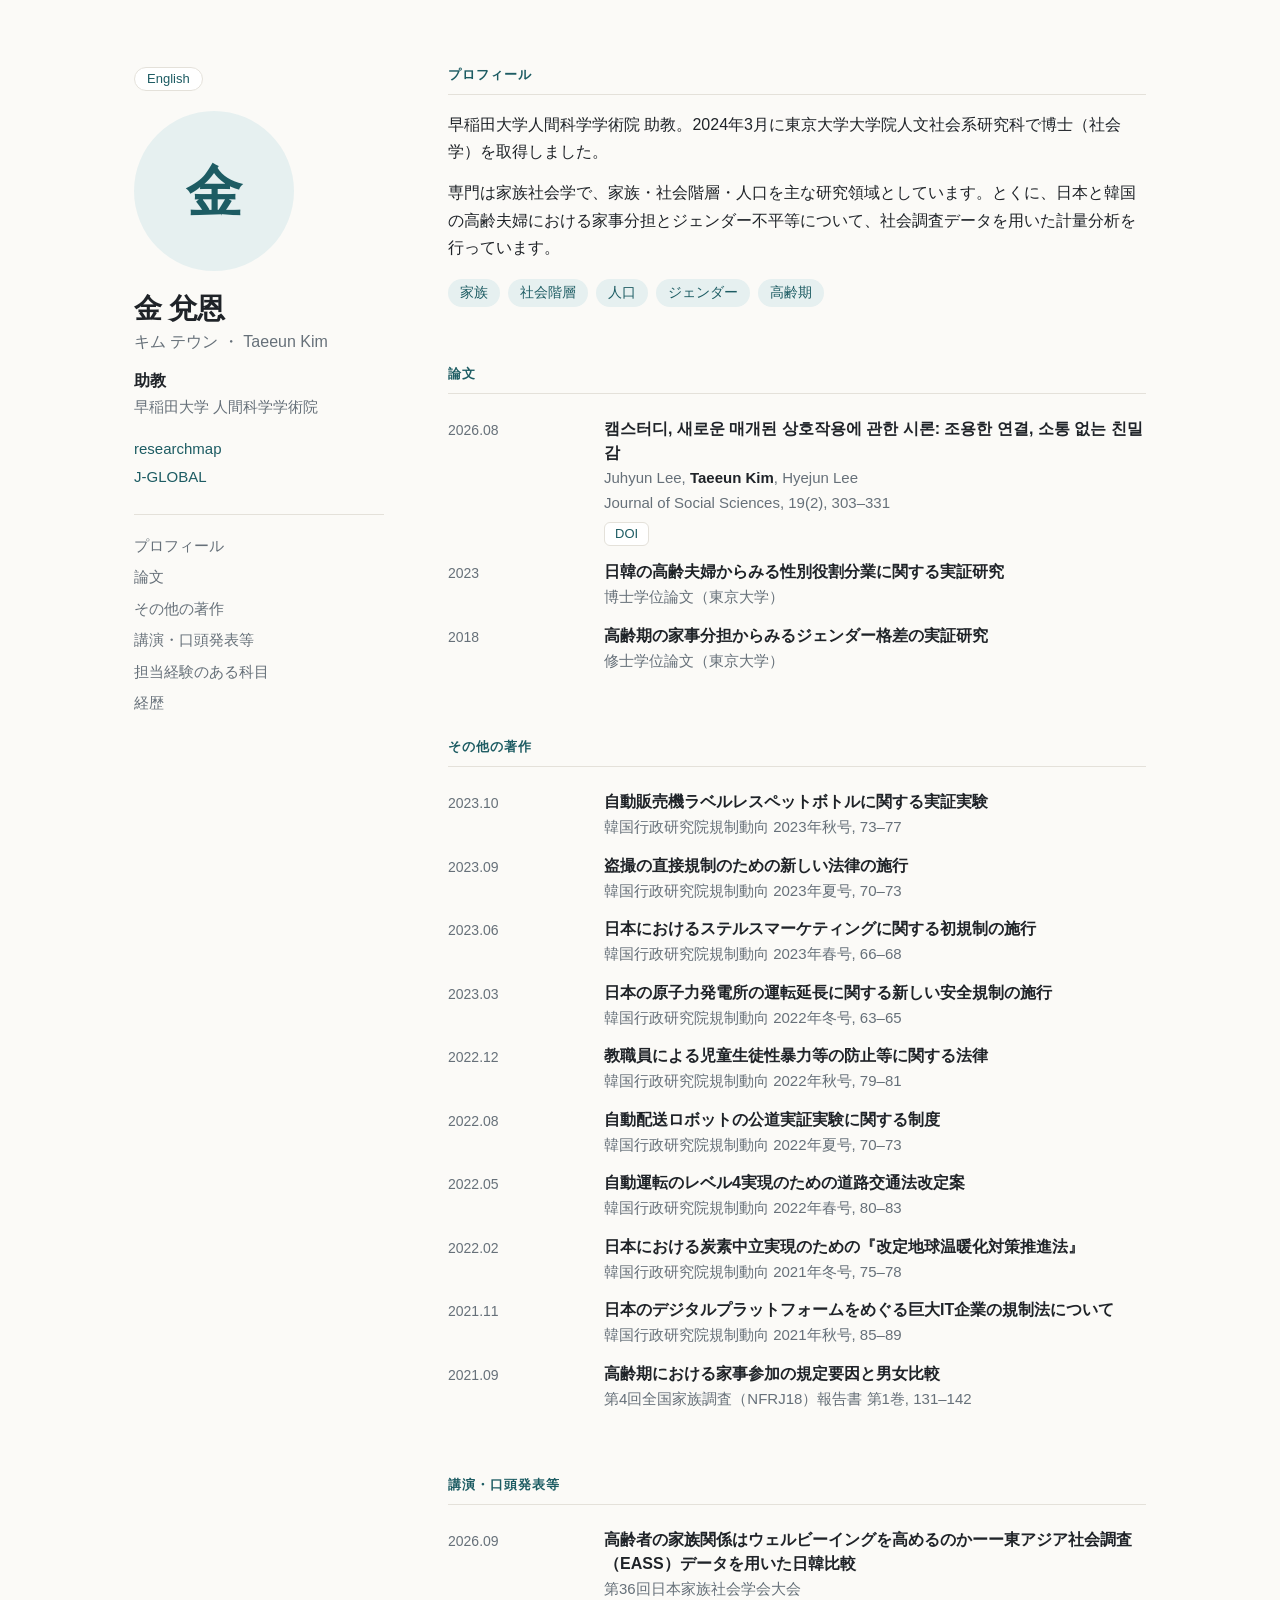
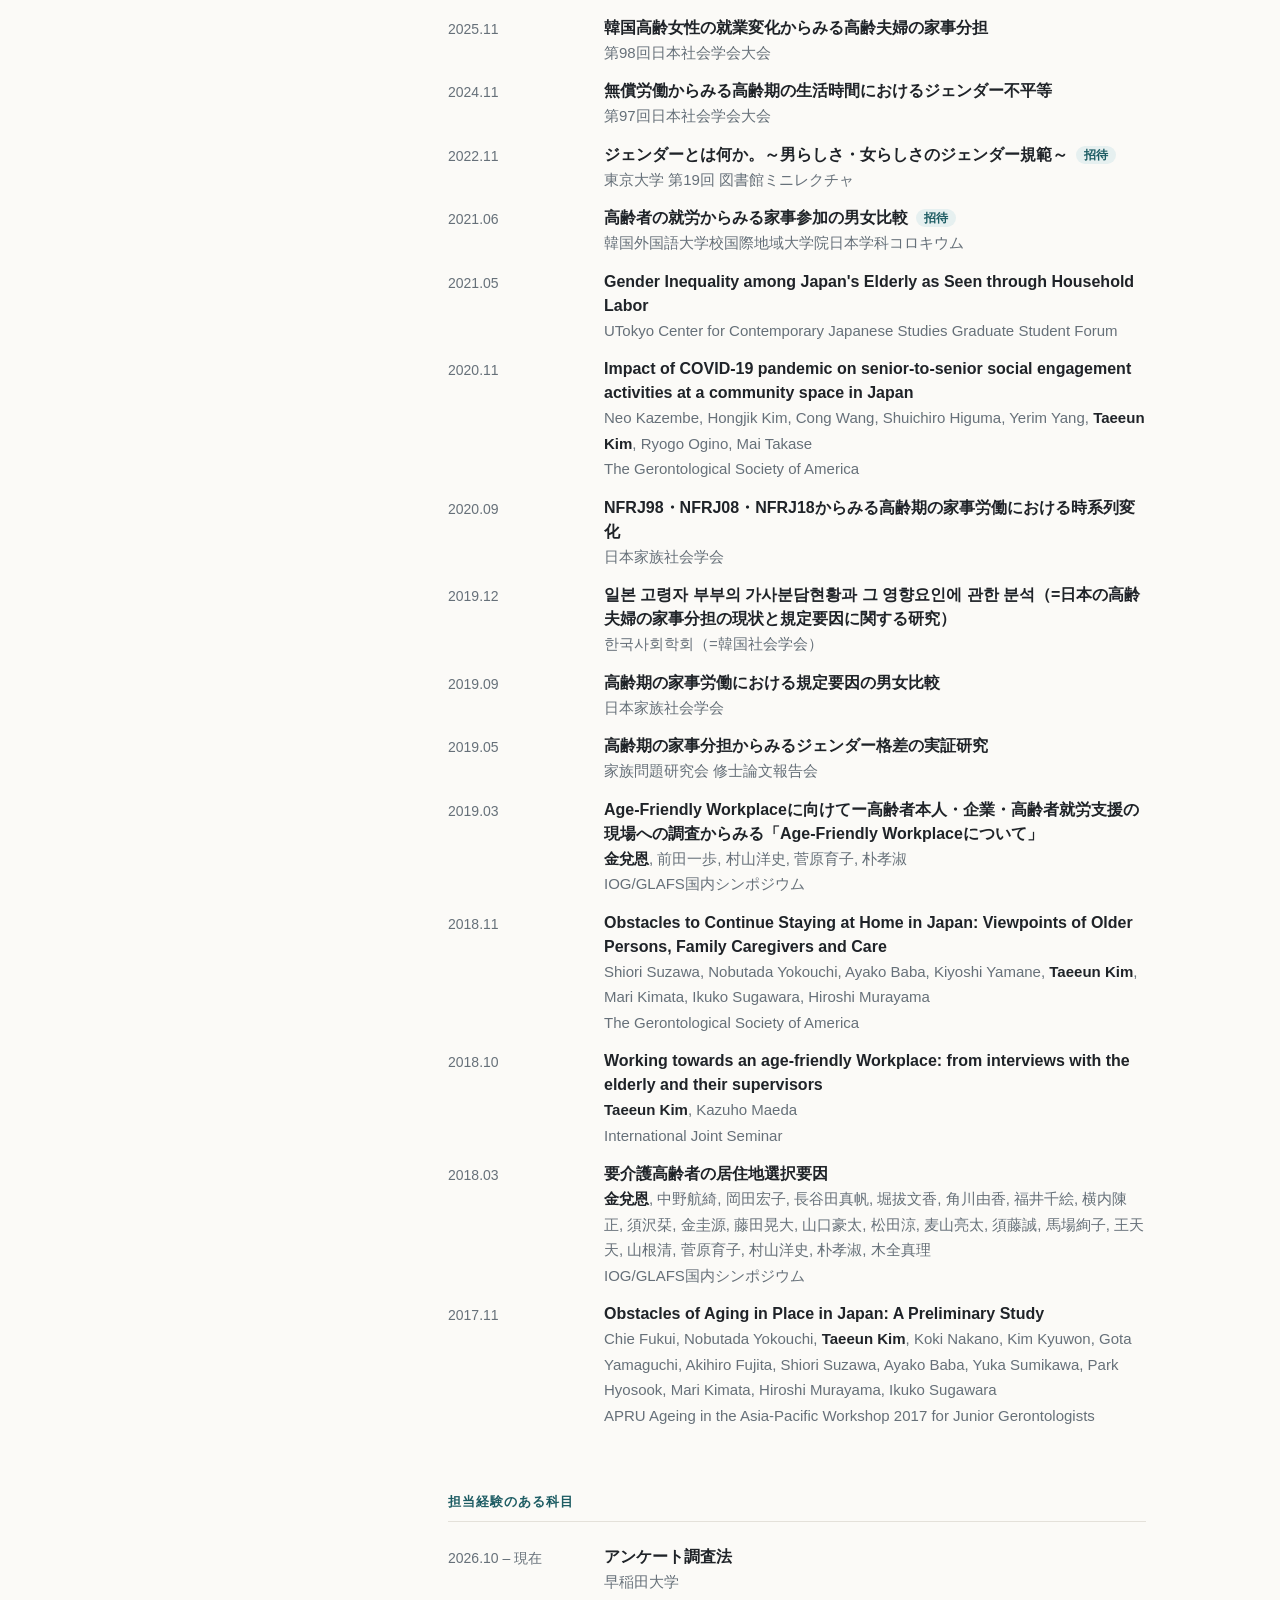
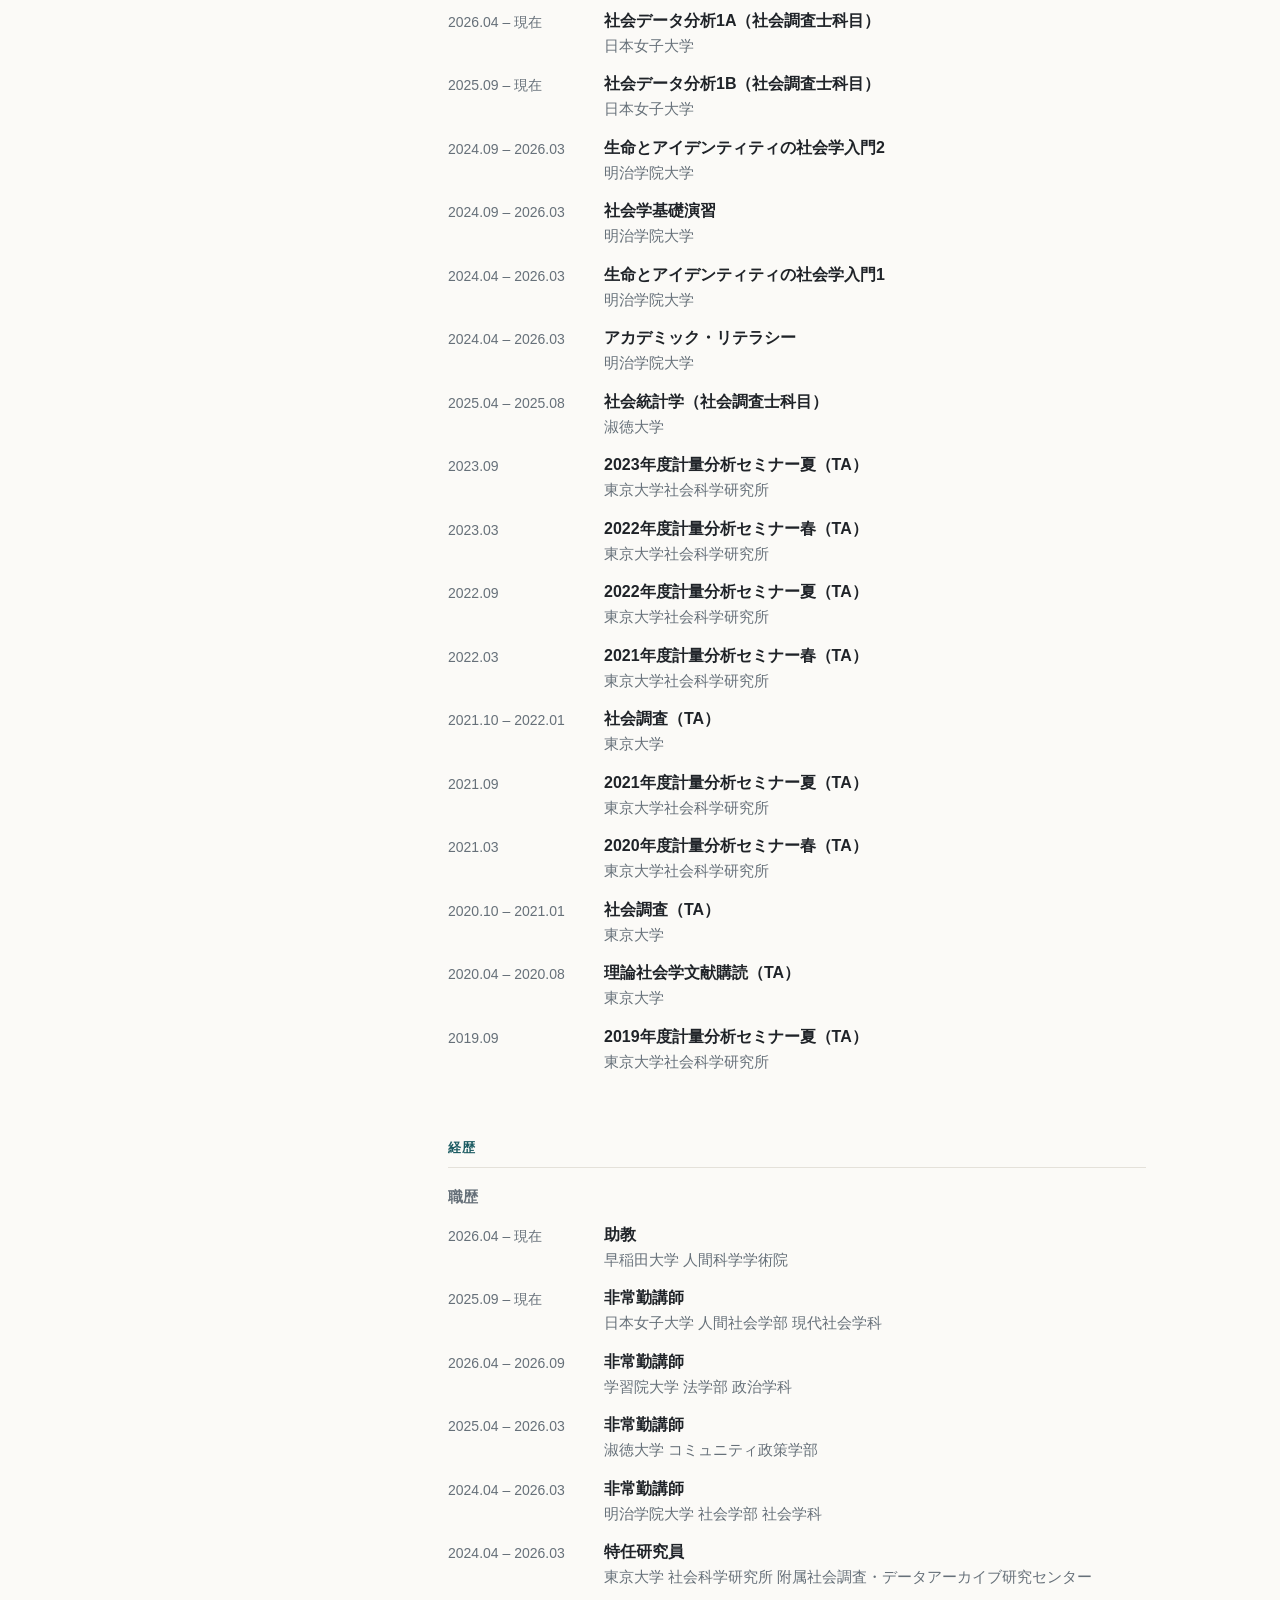
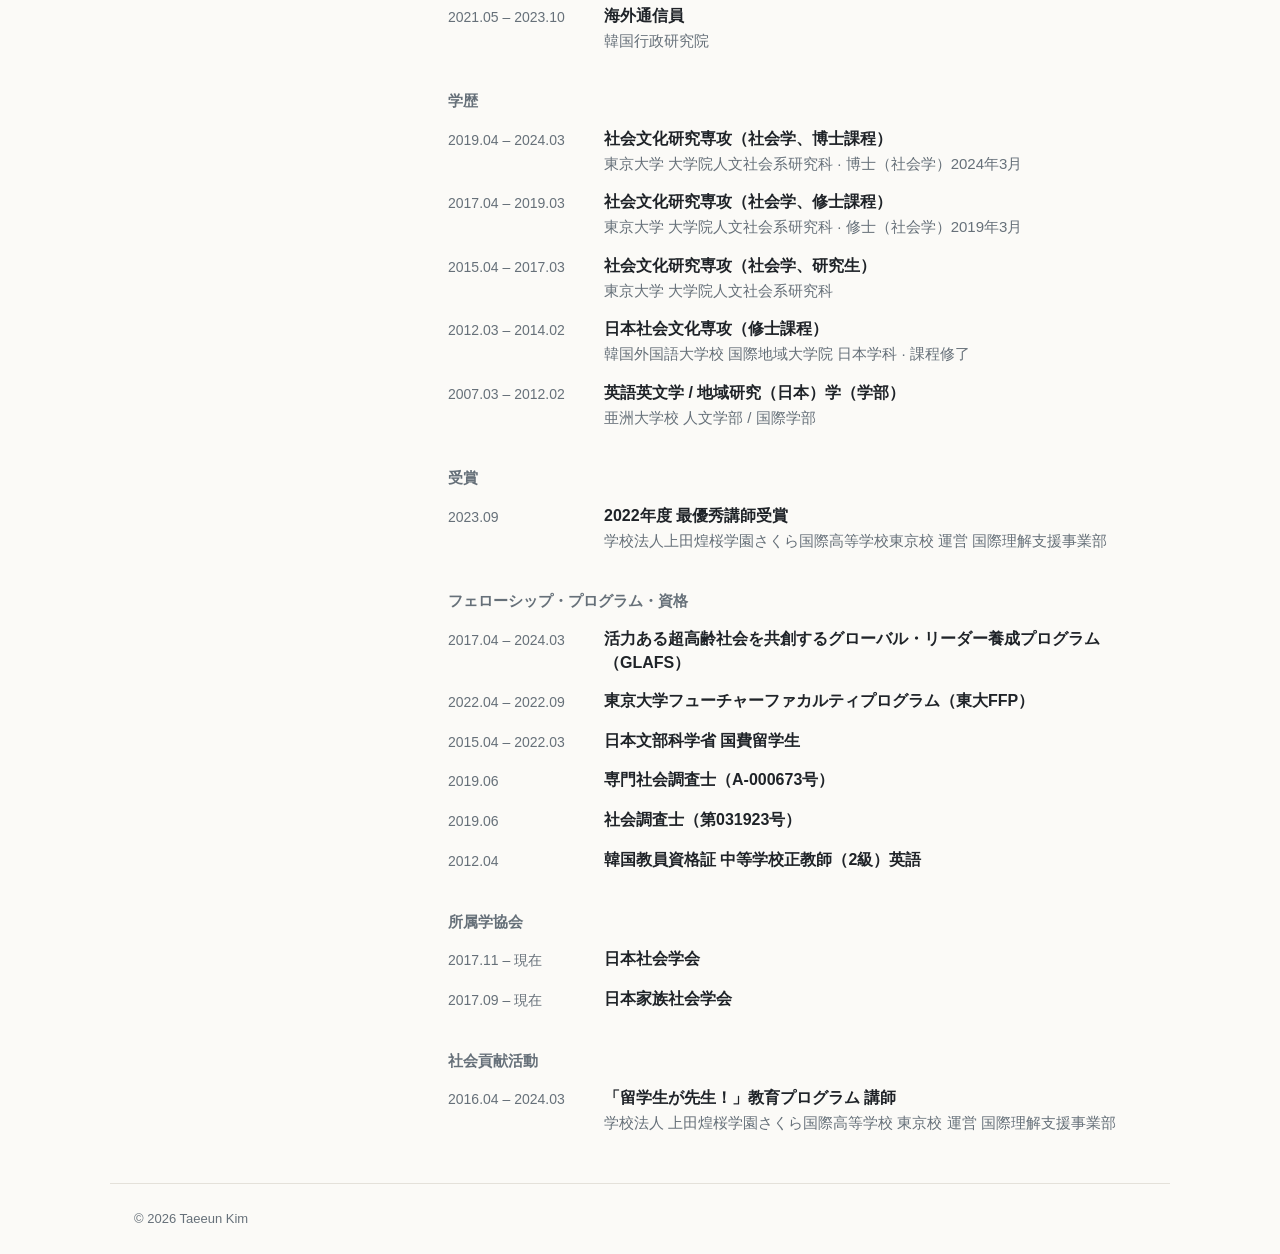
==== ja.html @ 55afe332 "Add files via upload" ====
<!DOCTYPE html>
<html lang="ja">
<head>
  <meta charset="utf-8">
  <meta name="viewport" content="width=device-width, initial-scale=1">
  <title>金 兌恩 | 早稲田大学</title>
  <meta name="description" content="">
  <link rel="alternate" hreflang="en" href="index.html">
  <link rel="alternate" hreflang="ja" href="ja.html">
  <link rel="stylesheet" href="style.css">
</head>
<body>
  <!-- 일본어 페이지입니다. 이 파일은 고칠 필요가 없습니다. 내용은 content.js 에서 고칩니다. -->
  <div class="page">
    <aside class="sidebar">
      <a class="lang-switch" id="lang-switch" href="index.html">English</a>
      <div class="photo" id="photo"></div>
      <h1 id="name"></h1>
      <p class="name-sub" id="name-sub"></p>
      <p class="position" id="position"></p>
      <p class="affiliation" id="affiliation"></p>
      <ul class="contact" id="contact"></ul>
      <nav id="nav"></nav>
    </aside>

    <main id="main"></main>
  </div>

  <footer id="footer"></footer>

  <script src="content.js"></script>
  <script src="script.js"></script>
</body>
</html>
---- style.css ----
/* 색을 바꾸고 싶으면 아래 :root 안의 값만 고치면 됩니다. */
:root {
  --bg: #fbfaf7;
  --surface: #ffffff;
  --text: #1f2328;
  --muted: #667079;
  --line: #e4e1da;
  --accent: #1d5c63;      /* 링크·강조 색 */
  --accent-soft: #e6f0f0;
}

@media (prefers-color-scheme: dark) {
  :root {
    --bg: #16191c;
    --surface: #1e2226;
    --text: #e6e8ea;
    --muted: #9aa4ad;
    --line: #30363c;
    --accent: #7cc4cb;
    --accent-soft: #223438;
  }
}

* { box-sizing: border-box; }

html { scroll-behavior: smooth; }

body {
  margin: 0;
  background: var(--bg);
  color: var(--text);
  font-family: -apple-system, BlinkMacSystemFont, "Segoe UI", "Hiragino Sans", "Yu Gothic",
    "Noto Sans JP", "Apple SD Gothic Neo", "Malgun Gothic", "Noto Sans KR", sans-serif;
  font-size: 16px;
  line-height: 1.7;
  overflow-wrap: anywhere;
}

a { color: var(--accent); text-decoration: none; }
a:hover { text-decoration: underline; }

.page {
  max-width: 1060px;
  margin: 0 auto;
  padding: 64px 24px 40px;
  display: grid;
  grid-template-columns: 250px 1fr;
  gap: 64px;
}

/* ---------- 왼쪽 프로필 ---------- */
.sidebar {
  position: sticky;
  top: 48px;
  align-self: start;
}

.lang-switch {
  display: inline-block;
  border: 1px solid var(--line);
  background: var(--surface);
  border-radius: 999px;
  padding: 0 12px;
  font-size: 13px;
  margin-bottom: 20px;
}
.lang-switch:hover { border-color: var(--accent); text-decoration: none; }

.photo {
  width: 160px;
  height: 160px;
  border-radius: 50%;
  overflow: hidden;
  background: var(--accent-soft);
  color: var(--accent);
  display: grid;
  place-items: center;
  font-size: 56px;
  font-weight: 600;
  margin-bottom: 20px;
}
.photo img { width: 100%; height: 100%; object-fit: cover; display: block; }

.sidebar h1 { font-size: 28px; line-height: 1.25; margin: 0; letter-spacing: -0.01em; }
.name-sub { margin: 2px 0 12px; color: var(--muted); }
.position { margin: 0; font-weight: 600; }
.affiliation { margin: 0 0 16px; color: var(--muted); font-size: 15px; }

.contact { list-style: none; padding: 0; margin: 0 0 24px; font-size: 15px; }
.contact li { margin: 3px 0; }
.contact .plain { color: var(--muted); }

nav { border-top: 1px solid var(--line); padding-top: 16px; display: flex; flex-direction: column; gap: 2px; }
nav a { color: var(--muted); font-size: 15px; padding: 2px 0; }
nav a:hover { color: var(--accent); text-decoration: none; }

/* ---------- 오른쪽 본문 ---------- */
section { margin-bottom: 56px; scroll-margin-top: 32px; }
section:last-child { margin-bottom: 0; }

h2 {
  font-size: 13px;
  letter-spacing: 0.08em;
  text-transform: uppercase;
  color: var(--accent);
  margin: 0 0 16px;
  padding-bottom: 8px;
  border-bottom: 1px solid var(--line);
}

p { margin: 0 0 14px; }

.tags { display: flex; flex-wrap: wrap; gap: 8px; margin-top: 18px; padding: 0; list-style: none; }
.tags li { background: var(--accent-soft); color: var(--accent); padding: 2px 12px; border-radius: 999px; font-size: 14px; }

/* 날짜 + 내용 두 칸짜리 목록 (소식, 학력, 경력 등) */
.rows { list-style: none; padding: 0; margin: 0; }
.rows li { display: grid; grid-template-columns: 140px 1fr; gap: 16px; padding: 7px 0; }
.rows .when { color: var(--muted); font-size: 14px; font-variant-numeric: tabular-nums; padding-top: 2px; }
.rows .title { font-weight: 600; line-height: 1.5; }
.rows .sub { color: var(--muted); font-size: 15px; }

h3 { font-size: 15px; margin: 28px 0 6px; color: var(--muted); font-weight: 600; }
h3:first-of-type { margin-top: 0; }

.card { margin-bottom: 20px; }
.card h4 { margin: 0 0 4px; font-size: 17px; }
.card p { margin: 0; }

.rows .authors strong { color: var(--text); }
.badge {
  display: inline-block;
  margin-left: 8px;
  padding: 0 8px;
  border-radius: 999px;
  background: var(--accent-soft);
  color: var(--accent);
  font-size: 12px;
  font-weight: 600;
  vertical-align: 1px;
}
.item-links { display: flex; flex-wrap: wrap; gap: 6px; margin-top: 6px; }
.item-links a, .button {
  display: inline-block;
  border: 1px solid var(--line);
  background: var(--surface);
  border-radius: 6px;
  padding: 0 10px;
  font-size: 13px;
}
.item-links a:hover, .button:hover { border-color: var(--accent); text-decoration: none; }
.button { font-size: 14px; padding: 4px 14px; margin-top: 16px; }

footer {
  max-width: 1060px;
  margin: 0 auto;
  padding: 24px;
  color: var(--muted);
  font-size: 13px;
  border-top: 1px solid var(--line);
}

/* ---------- 휴대폰 화면 ---------- */
@media (max-width: 800px) {
  .page { grid-template-columns: 1fr; gap: 40px; padding: 32px 16px; }
  .sidebar { position: static; }
  .photo { width: 120px; height: 120px; font-size: 44px; }
  nav { flex-direction: row; flex-wrap: wrap; gap: 4px 16px; }
  .rows li { grid-template-columns: 1fr; gap: 0; }
}
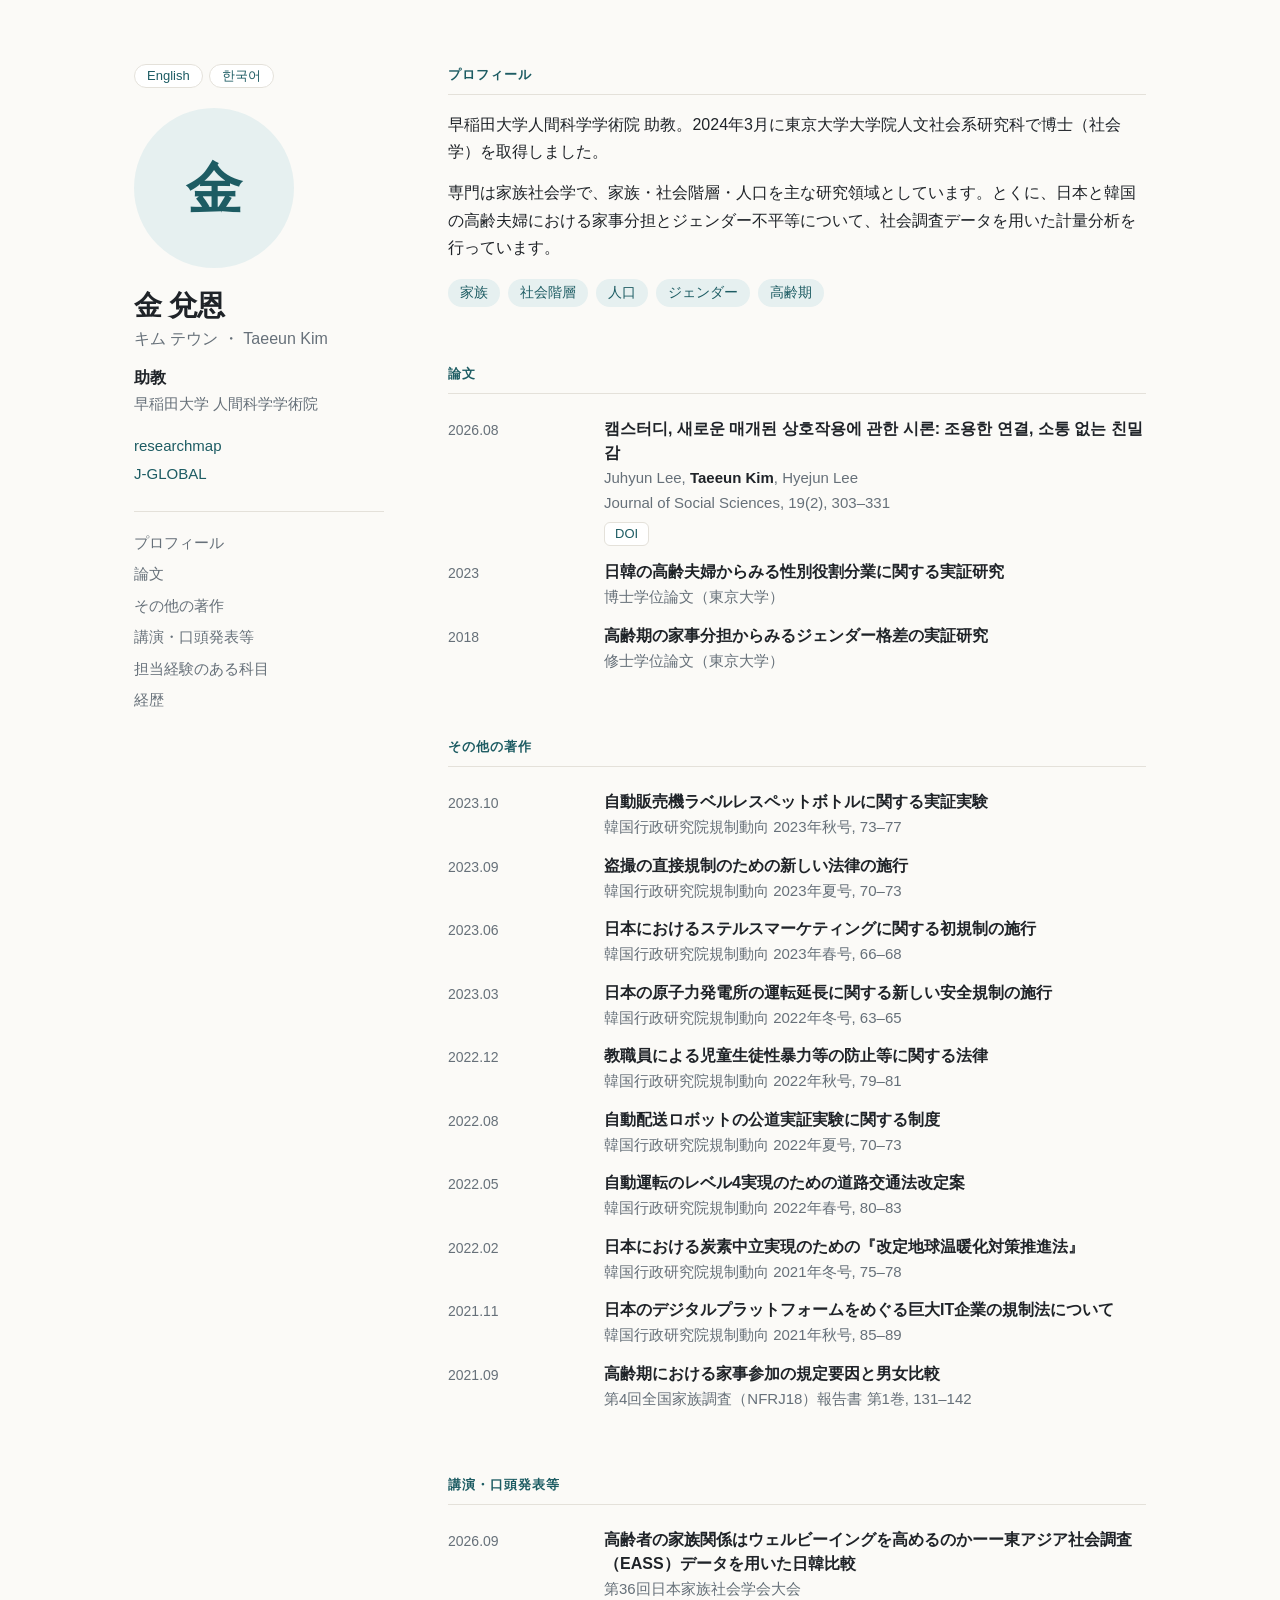
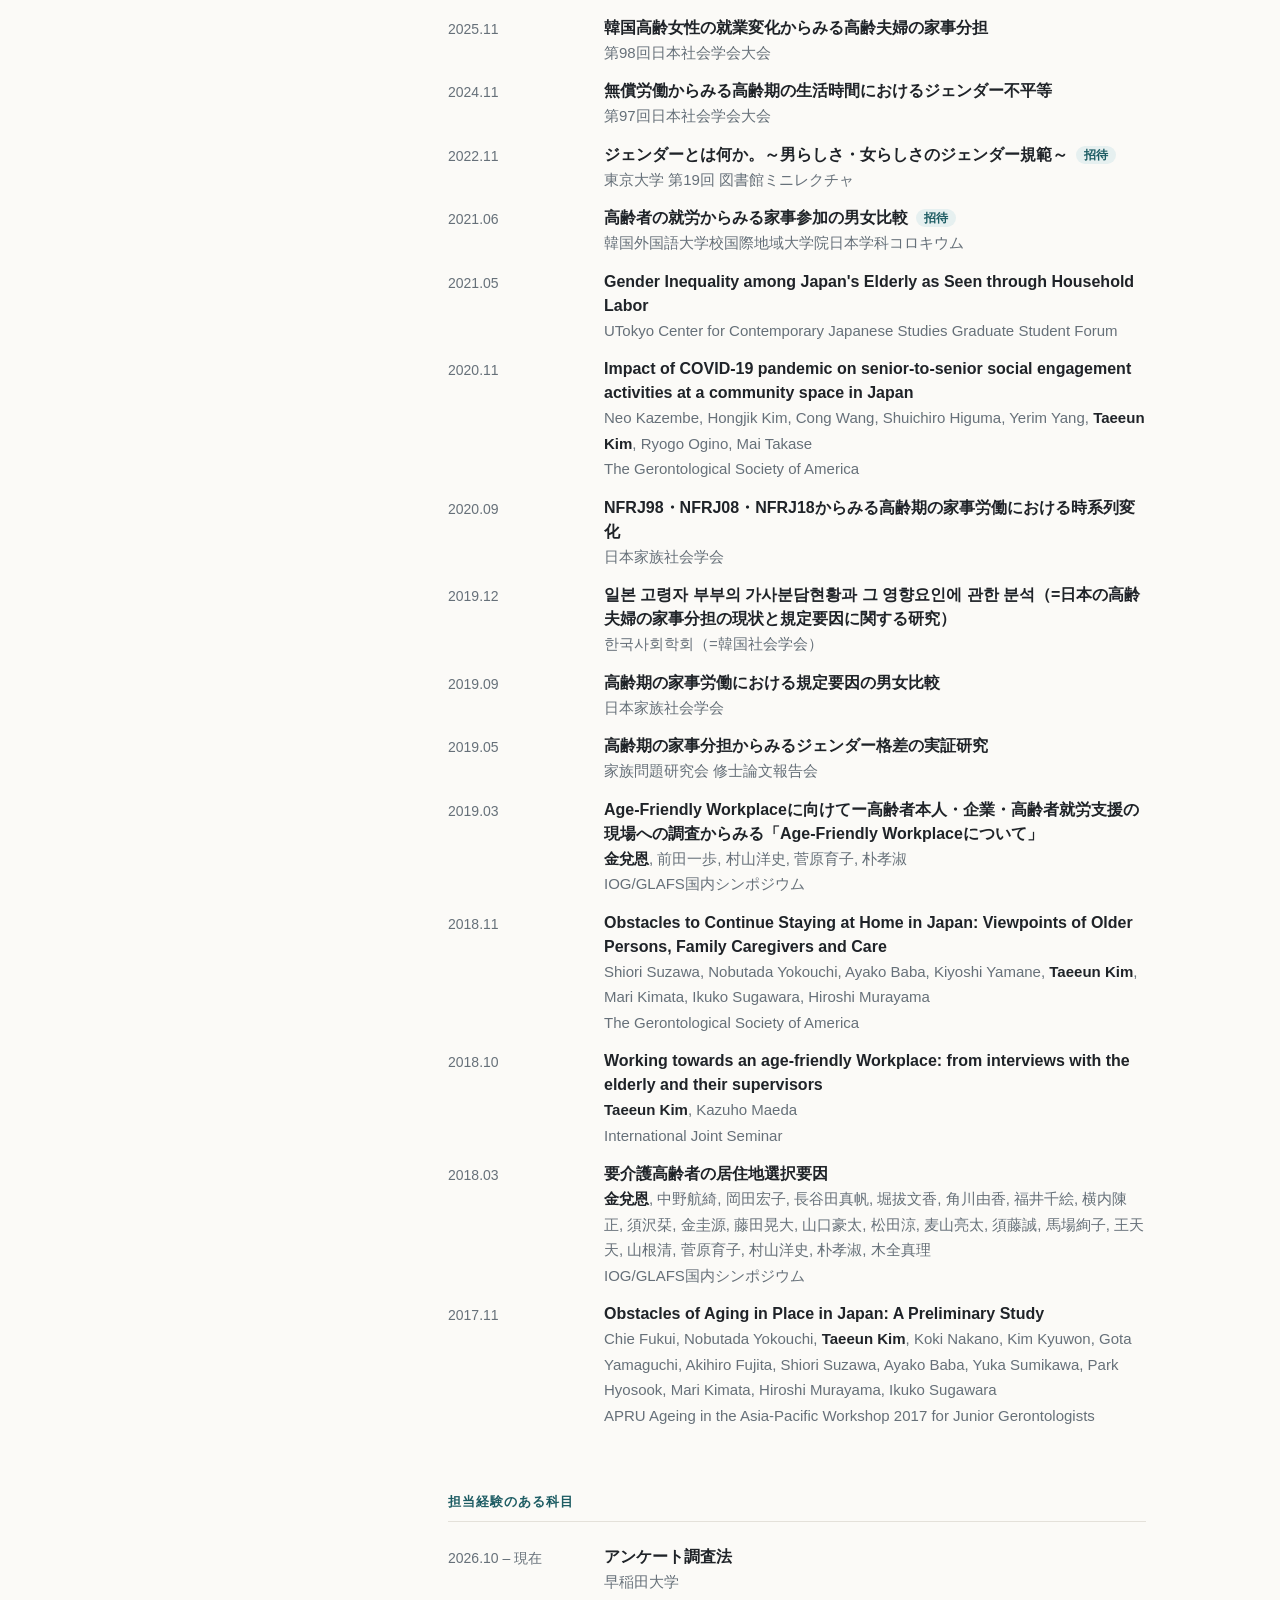
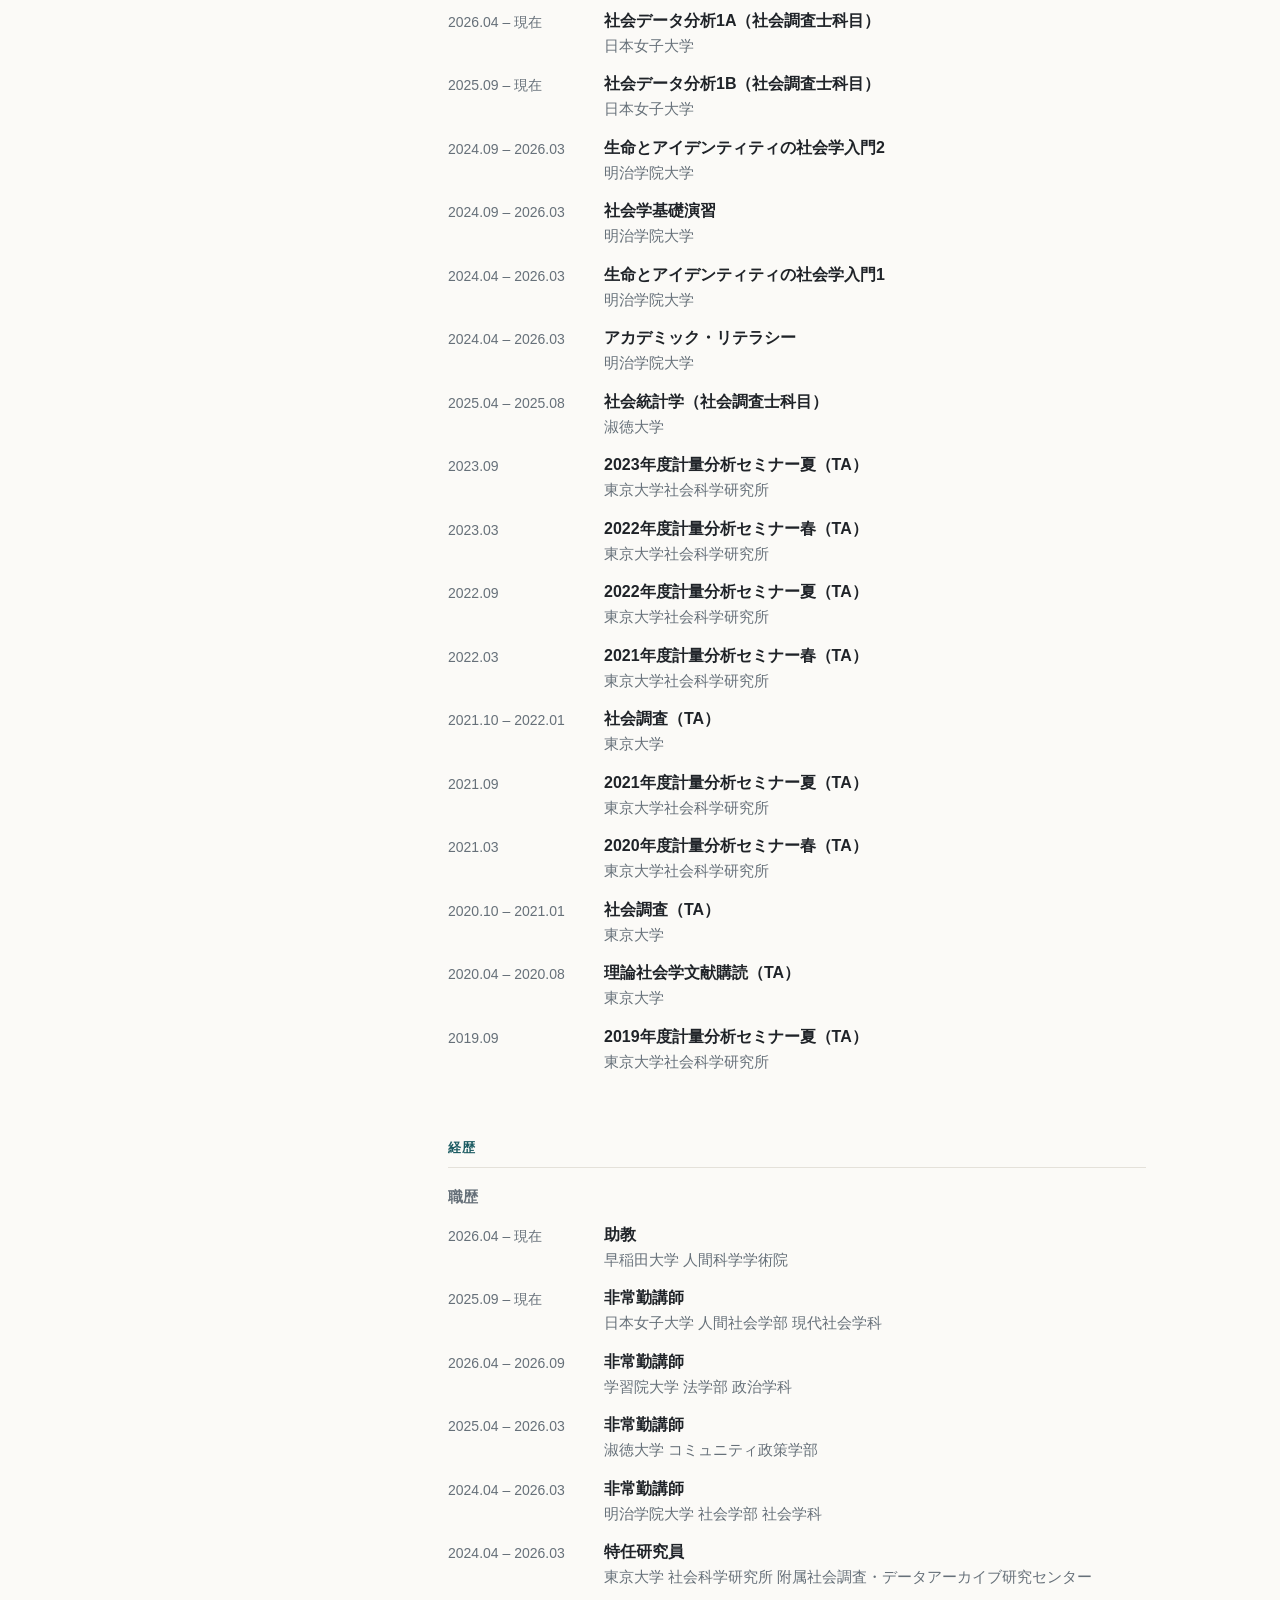
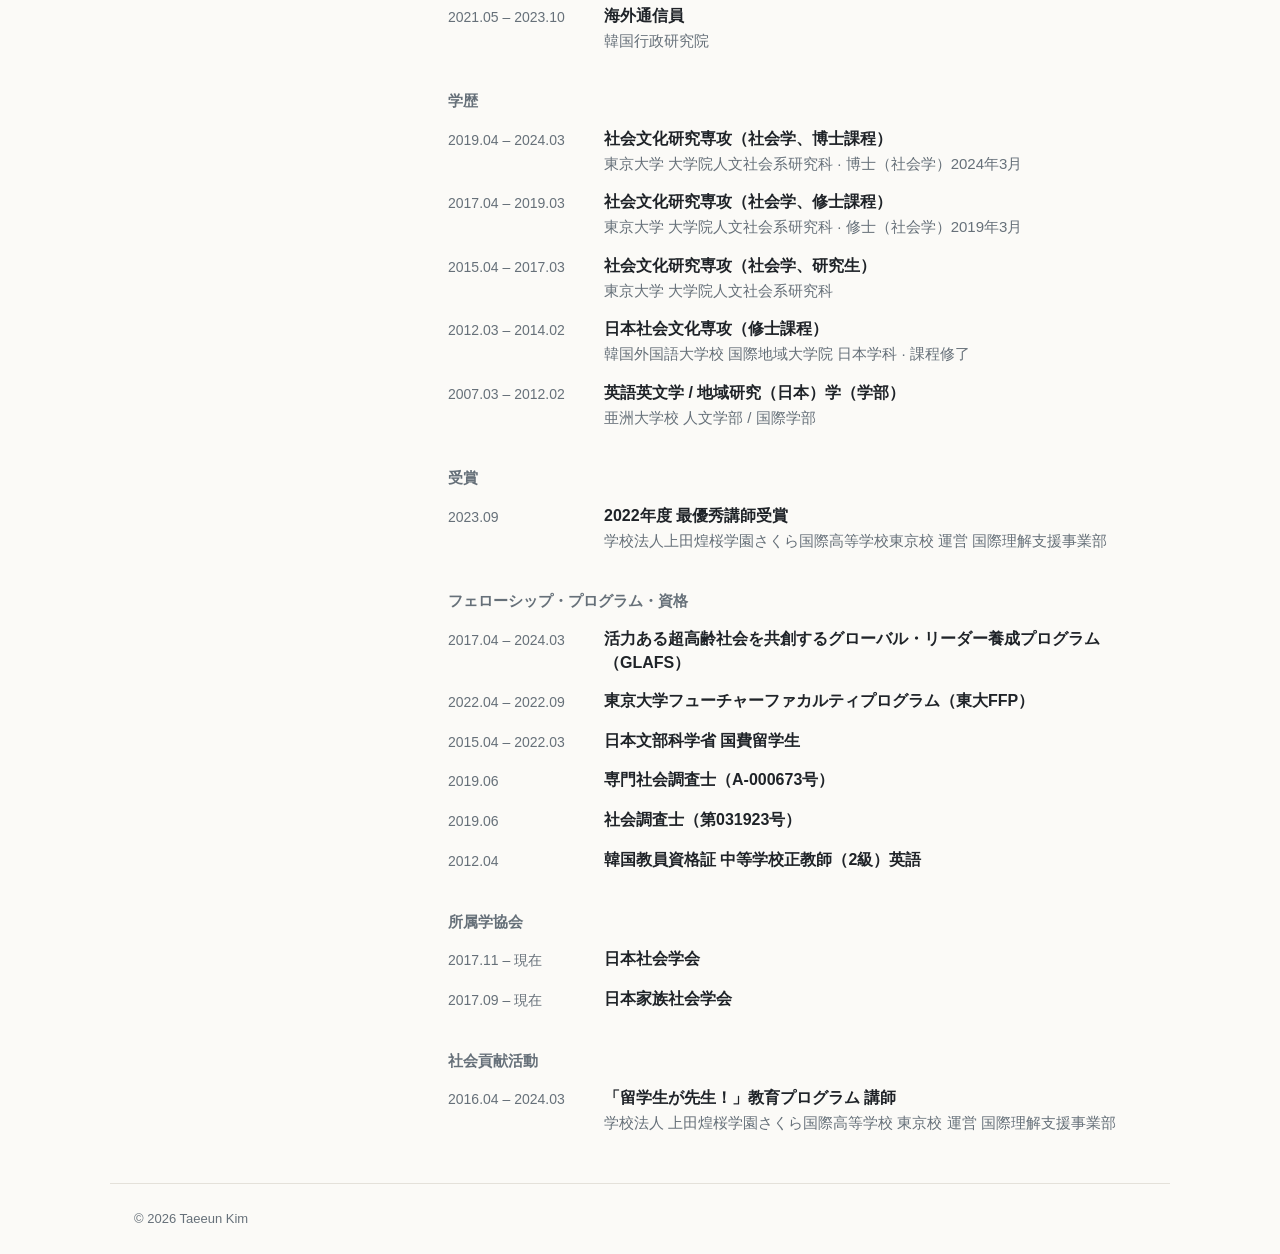
==== commit 9d47c0ce: "Add files via upload" ====
--- a/ja.html
+++ b/ja.html
@@ -7,13 +7,14 @@
   <meta name="description" content="">
   <link rel="alternate" hreflang="en" href="index.html">
   <link rel="alternate" hreflang="ja" href="ja.html">
+  <link rel="alternate" hreflang="ko" href="ko.html">
   <link rel="stylesheet" href="style.css">
 </head>
 <body>
   <!-- 일본어 페이지입니다. 이 파일은 고칠 필요가 없습니다. 내용은 content.js 에서 고칩니다. -->
   <div class="page">
     <aside class="sidebar">
-      <a class="lang-switch" id="lang-switch" href="index.html">English</a>
+      <div class="lang-switch" id="lang-switch"><a href="index.html">English</a><a href="ko.html">한국어</a></div>
       <div class="photo" id="photo"></div>
       <h1 id="name"></h1>
       <p class="name-sub" id="name-sub"></p>
--- a/style.css
+++ b/style.css
@@ -36,6 +36,9 @@
   overflow-wrap: anywhere;
 }
 
+/* 한국어는 낱말 중간에서 줄이 바뀌지 않게 합니다. */
+html[lang="ko"] body { word-break: keep-all; }
+
 a { color: var(--accent); text-decoration: none; }
 a:hover { text-decoration: underline; }
 
@@ -55,16 +58,15 @@
   align-self: start;
 }
 
-.lang-switch {
-  display: inline-block;
+.lang-switch { display: flex; gap: 6px; margin-bottom: 20px; }
+.lang-switch a {
   border: 1px solid var(--line);
   background: var(--surface);
   border-radius: 999px;
   padding: 0 12px;
   font-size: 13px;
-  margin-bottom: 20px;
 }
-.lang-switch:hover { border-color: var(--accent); text-decoration: none; }
+.lang-switch a:hover { border-color: var(--accent); text-decoration: none; }
 
 .photo {
   width: 160px;
